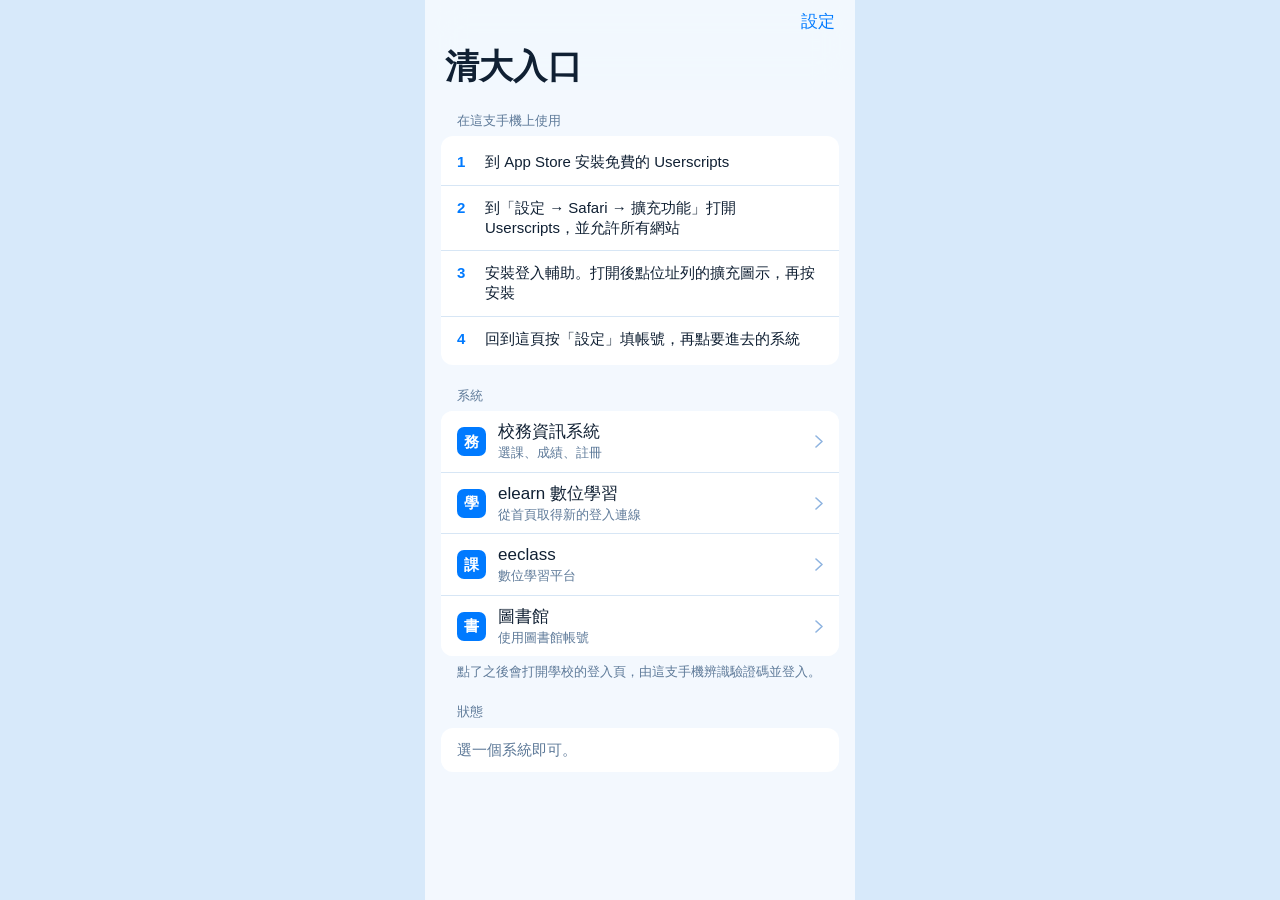
==== docs/index.html @ fd9f0d42 "加上 iPhone 自己就能登入的頁面，驗證碼在手機上辨識。 Co-authored-by: Cursor <cursoragent@cursor.com>" ====
<!DOCTYPE html>
<html lang="zh-Hant">
<head>
  <meta charset="utf-8">
  <meta name="viewport" content="width=device-width, initial-scale=1, viewport-fit=cover">
  <meta name="theme-color" content="#F3F8FE">
  <title>清大入口</title>
  <link rel="stylesheet" href="style.css">
</head>
<body>
  <div class="app">
    <header class="nav">
      <div class="nav-bar">
        <button id="settings" type="button" aria-expanded="false" aria-controls="settings-panel">設定</button>
      </div>
      <h1>清大入口</h1>
    </header>

    <main>
      <section id="setup" hidden>
      <h2 class="group-label">在這支手機上使用</h2>
      <div class="group setup">
        <p class="step"><span>1</span>到 App Store 安裝免費的 Userscripts</p>
        <p class="step"><span>2</span>到「設定 → Safari → 擴充功能」打開 Userscripts，並允許所有網站</p>
        <a class="step" href="https://raw.githubusercontent.com/CorgiHere/LogInNTHU/main/docs/nthu-login.user.js"><span>3</span>安裝登入輔助。打開後點位址列的擴充圖示，再按安裝</a>
        <p class="step"><span>4</span>回到這頁按「設定」填帳號，再點要進去的系統</p>
      </div>
      </section>
      <p id="helper-state" class="footnote" hidden>登入輔助已啟用。帳密只留在這支手機的 Safari。</p>

      <div id="settings-panel" hidden>
        <h2 class="group-label" id="school-title">校務帳號 <span id="saved-school" class="saved">尚未儲存</span></h2>
        <section class="group" aria-labelledby="school-title">
          <label class="field">
            <span>帳號</span>
            <input id="account" name="account" type="text" autocomplete="section-school username" maxlength="42" spellcheck="false" placeholder="學號或員工編號">
          </label>
          <label class="field">
            <span>密碼</span>
            <span class="password-row">
              <input id="password" name="password" type="password" autocomplete="section-school current-password" maxlength="64" placeholder="必填">
              <button id="toggle-school" type="button">顯示</button>
            </span>
          </label>
          <button id="clear-school" type="button" class="field action">清除校務帳密</button>
        </section>
        <p class="footnote">給校務資訊系統、elearn、eeclass。</p>

        <h2 class="group-label" id="library-title">圖書館帳號 <span id="saved-library" class="saved">尚未儲存</span></h2>
        <section class="group" aria-labelledby="library-title">
          <label class="field">
            <span>帳號</span>
            <input id="library-account" name="library-account" type="text" autocomplete="section-library username" maxlength="42" spellcheck="false" placeholder="圖書館帳號">
          </label>
          <label class="field">
            <span>密碼</span>
            <span class="password-row">
              <input id="library-password" name="library-password" type="password" autocomplete="section-library current-password" maxlength="64" placeholder="必填">
              <button id="toggle-library" type="button">顯示</button>
            </span>
          </label>
          <button id="clear-library" type="button" class="field action">清除圖書館帳密</button>
        </section>
        <p class="footnote">只給圖書館。</p>
      </div>

      <h2 class="group-label">系統</h2>
      <section class="group portals" aria-label="選擇系統">
        <a class="portal" data-portal="ccxp" href="https://www.ccxp.nthu.edu.tw/ccxp/INQUIRE/">
          <span class="mark">務</span>
          <span class="meta"><strong>校務資訊系統</strong><small>選課、成績、註冊</small></span>
          <svg class="chevron" viewBox="0 0 8 13" aria-hidden="true"><path d="M1 1l6 5.5L1 12" fill="none" stroke="currentColor" stroke-width="1.6" stroke-linecap="round" stroke-linejoin="round"/></svg>
        </a>
        <a class="portal" data-portal="elearn" href="https://elearn.nthu.edu.tw/">
          <span class="mark">學</span>
          <span class="meta"><strong>elearn 數位學習</strong><small>從首頁取得新的登入連線</small></span>
          <svg class="chevron" viewBox="0 0 8 13" aria-hidden="true"><path d="M1 1l6 5.5L1 12" fill="none" stroke="currentColor" stroke-width="1.6" stroke-linecap="round" stroke-linejoin="round"/></svg>
        </a>
        <a class="portal" data-portal="eeclass" href="https://eeclass.nthu.edu.tw/">
          <span class="mark">課</span>
          <span class="meta"><strong>eeclass</strong><small>數位學習平台</small></span>
          <svg class="chevron" viewBox="0 0 8 13" aria-hidden="true"><path d="M1 1l6 5.5L1 12" fill="none" stroke="currentColor" stroke-width="1.6" stroke-linecap="round" stroke-linejoin="round"/></svg>
        </a>
        <a class="portal" data-portal="library" href="https://idm.nthu.ust.edu.tw/sso/886UST_NTHU/oidc/login/?next=/openid/886UST_NTHU/authorize/%3Fclient_id%3D227897%26response_type%3Dcode%26redirect_uri%3Dhttps%3A//libsms.lib.nthu.edu.tw/openidcallback.aspx%26state%3DRWD%26scope%3Dopenid">
          <span class="mark">書</span>
          <span class="meta"><strong>圖書館</strong><small>使用圖書館帳號</small></span>
          <svg class="chevron" viewBox="0 0 8 13" aria-hidden="true"><path d="M1 1l6 5.5L1 12" fill="none" stroke="currentColor" stroke-width="1.6" stroke-linecap="round" stroke-linejoin="round"/></svg>
        </a>
      </section>
      <p class="footnote">點了之後會打開學校的登入頁，由這支手機辨識驗證碼並登入。</p>

      <h2 class="group-label">狀態</h2>
      <section class="group status-card" aria-live="polite">
        <p id="status" class="status">選一個系統即可。</p>
      </section>
    </main>
  </div>
  <script src="app.js"></script>
</body>
</html>
---- docs/style.css ----
:root {
  --blue: #007aff;
  --blue-press: #0064d1;
  --ink: #102033;
  --secondary: #5e7a99;
  --line: #d7e6f5;
  --canvas: #f3f8fe;
  --sheet: #ffffff;
  --page: #d7e9fa;
  color-scheme: light;
}

* { box-sizing: border-box; }

html, body { margin: 0; }

body {
  min-height: 100vh;
  background: var(--page);
  color: var(--ink);
  font: 17px/1.35 -apple-system, BlinkMacSystemFont, "SF Pro Text", "PingFang TC", "Microsoft JhengHei", sans-serif;
  -webkit-font-smoothing: antialiased;
}

button, input { font: inherit; }

button {
  cursor: pointer;
  -webkit-tap-highlight-color: transparent;
}

.app {
  width: min(430px, 100%);
  min-height: 100vh;
  margin: 0 auto;
  background: var(--canvas);
}

.nav {
  position: sticky;
  top: 0;
  z-index: 2;
  padding: env(safe-area-inset-top) 20px 0;
  background: rgba(243, 248, 254, 0.86);
  backdrop-filter: saturate(180%) blur(20px);
  -webkit-backdrop-filter: saturate(180%) blur(20px);
}

.nav-bar {
  display: flex;
  justify-content: flex-end;
  align-items: center;
  height: 44px;
}

#settings {
  border: 0;
  background: transparent;
  color: var(--blue);
  font-size: 17px;
  padding: 8px 0;
}

#settings:active { color: var(--blue-press); }

h1 {
  margin: 0 0 8px;
  font-size: 34px;
  font-weight: 700;
  letter-spacing: 0.2px;
}

main {
  padding: 0 16px calc(28px + env(safe-area-inset-bottom));
}

.group-label {
  display: flex;
  justify-content: space-between;
  align-items: baseline;
  gap: 12px;
  margin: 22px 16px 7px;
  color: var(--secondary);
  font-size: 13px;
  font-weight: 400;
}

.footnote {
  margin: 7px 16px 0;
  color: var(--secondary);
  font-size: 13px;
}

.group {
  background: var(--sheet);
  border-radius: 12px;
  overflow: hidden;
}

.field, .portal {
  display: flex;
  align-items: center;
  width: 100%;
  min-height: 44px;
  padding: 8px 16px;
  border: 0;
  border-bottom: 0.5px solid var(--line);
  background: var(--sheet);
  color: var(--ink);
  text-align: left;
}

.group > :last-child { border-bottom: 0; }

.field > span:first-child {
  width: 3.2em;
  flex: none;
  color: var(--ink);
}

.field input {
  width: 100%;
  margin: 0;
  padding: 0;
  border: 0;
  border-radius: 0;
  background: transparent;
  color: var(--ink);
  outline: none;
}

.field input::placeholder { color: #9bb3cb; }

.password-row {
  display: flex;
  align-items: center;
  flex: 1;
  gap: 8px;
  min-width: 0;
}

.password-row input { margin: 0; }

.password-row button, .action {
  border: 0;
  background: transparent;
  color: var(--blue);
}

.password-row button {
  flex: none;
  padding: 8px 0 8px 8px;
}

.action {
  justify-content: flex-start;
  font-size: 17px;
}

a.portal { text-decoration: none; }
.portal { gap: 12px; padding-top: 10px; padding-bottom: 10px; }

.portal:active { background: #eaf3fc; }

.portal:disabled { opacity: 0.55; }

.mark {
  display: grid;
  place-items: center;
  width: 29px;
  height: 29px;
  flex: none;
  border-radius: 7px;
  background: var(--blue);
  color: #fff;
  font-size: 15px;
  font-weight: 600;
}

.meta {
  display: flex;
  flex-direction: column;
  flex: 1;
  min-width: 0;
}

.meta strong {
  font-size: 17px;
  font-weight: 400;
}

.meta small {
  color: var(--secondary);
  font-size: 13px;
}

.chevron {
  width: 8px;
  height: 13px;
  flex: none;
  color: #8fb4e0;
}

.saved { color: var(--secondary); }

.saved.on { color: var(--blue); }

.status-card { padding: 12px 16px; }

.status {
  margin: 0;
  color: var(--secondary);
  font-size: 15px;
}

.status.ok, .status.warn { color: var(--blue); }

.status.bad { color: #ff3b30; }

#log {
  margin: 8px 0 0;
  padding-left: 18px;
  color: var(--secondary);
  font-size: 13px;
}

#log:empty { display: none; }

.setup { padding: 4px 0; }

.step {
  display: flex;
  gap: 10px;
  margin: 0;
  padding: 12px 16px;
  border-bottom: 0.5px solid var(--line);
  color: var(--ink);
  font-size: 15px;
  text-decoration: none;
}

.step span {
  flex: none;
  width: 1.2em;
  color: var(--blue);
  font-weight: 600;
}

@media (max-width: 430px) {
  body { background: var(--canvas); }
}
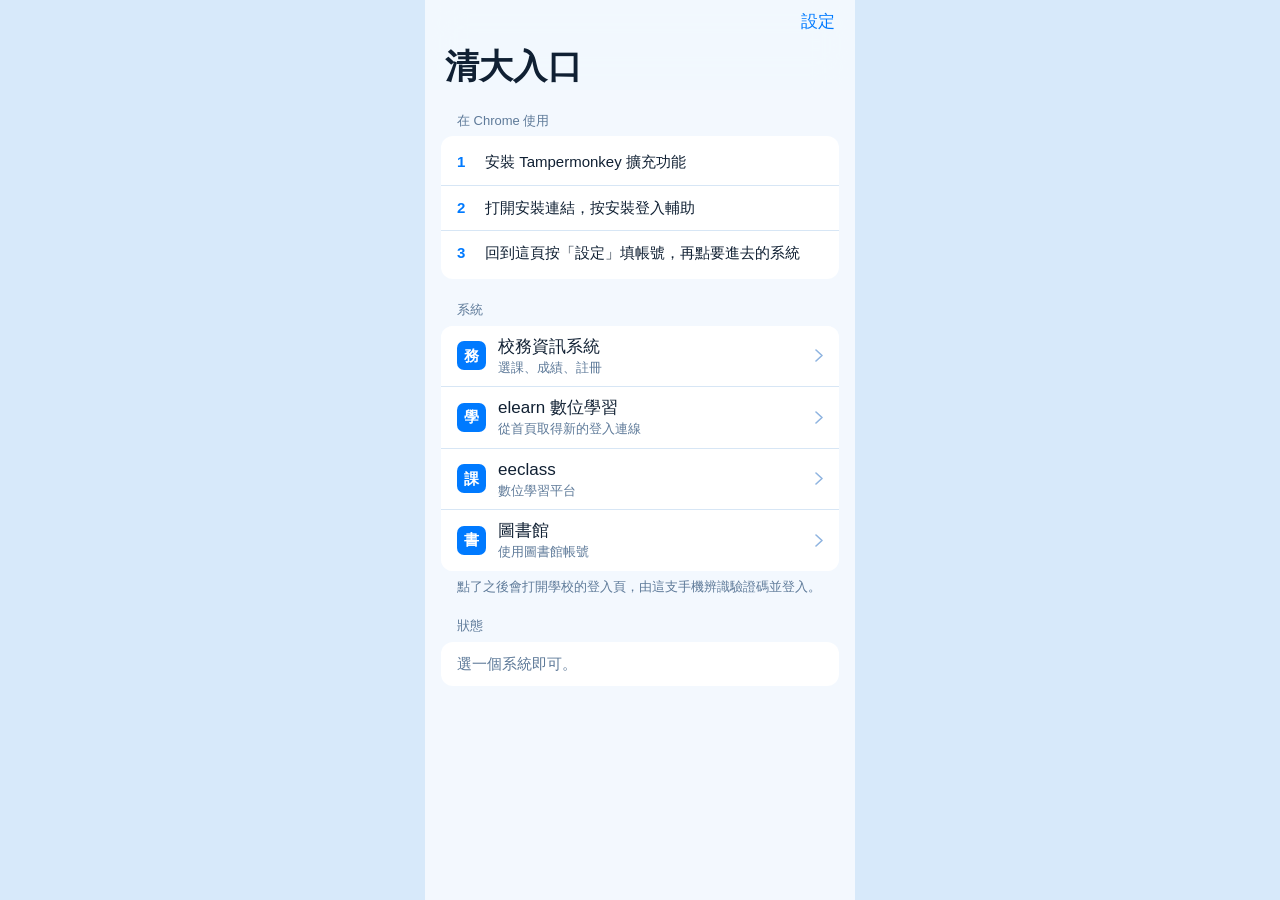
==== commit 656e02ce: "改成用 Chrome 打開時顯示對應的安裝步驟。 Co-authored-by: Cursor <cursoragent@cursor.com>" ====
--- a/docs/index.html
+++ b/docs/index.html
@@ -18,15 +18,10 @@
 
     <main>
       <section id="setup" hidden>
-      <h2 class="group-label">在這支手機上使用</h2>
-      <div class="group setup">
-        <p class="step"><span>1</span>到 App Store 安裝免費的 Userscripts</p>
-        <p class="step"><span>2</span>到「設定 → Safari → 擴充功能」打開 Userscripts，並允許所有網站</p>
-        <a class="step" href="https://raw.githubusercontent.com/CorgiHere/LogInNTHU/main/docs/nthu-login.user.js"><span>3</span>安裝登入輔助。打開後點位址列的擴充圖示，再按安裝</a>
-        <p class="step"><span>4</span>回到這頁按「設定」填帳號，再點要進去的系統</p>
-      </div>
+      <h2 class="group-label" id="setup-title">在 Chrome 使用</h2>
+      <div class="group setup" id="setup-steps"></div>
       </section>
-      <p id="helper-state" class="footnote" hidden>登入輔助已啟用。帳密只留在這支手機的 Safari。</p>
+      <p id="helper-state" class="footnote" hidden>登入輔助已啟用。帳密只留在這個瀏覽器。</p>
 
       <div id="settings-panel" hidden>
         <h2 class="group-label" id="school-title">校務帳號 <span id="saved-school" class="saved">尚未儲存</span></h2>
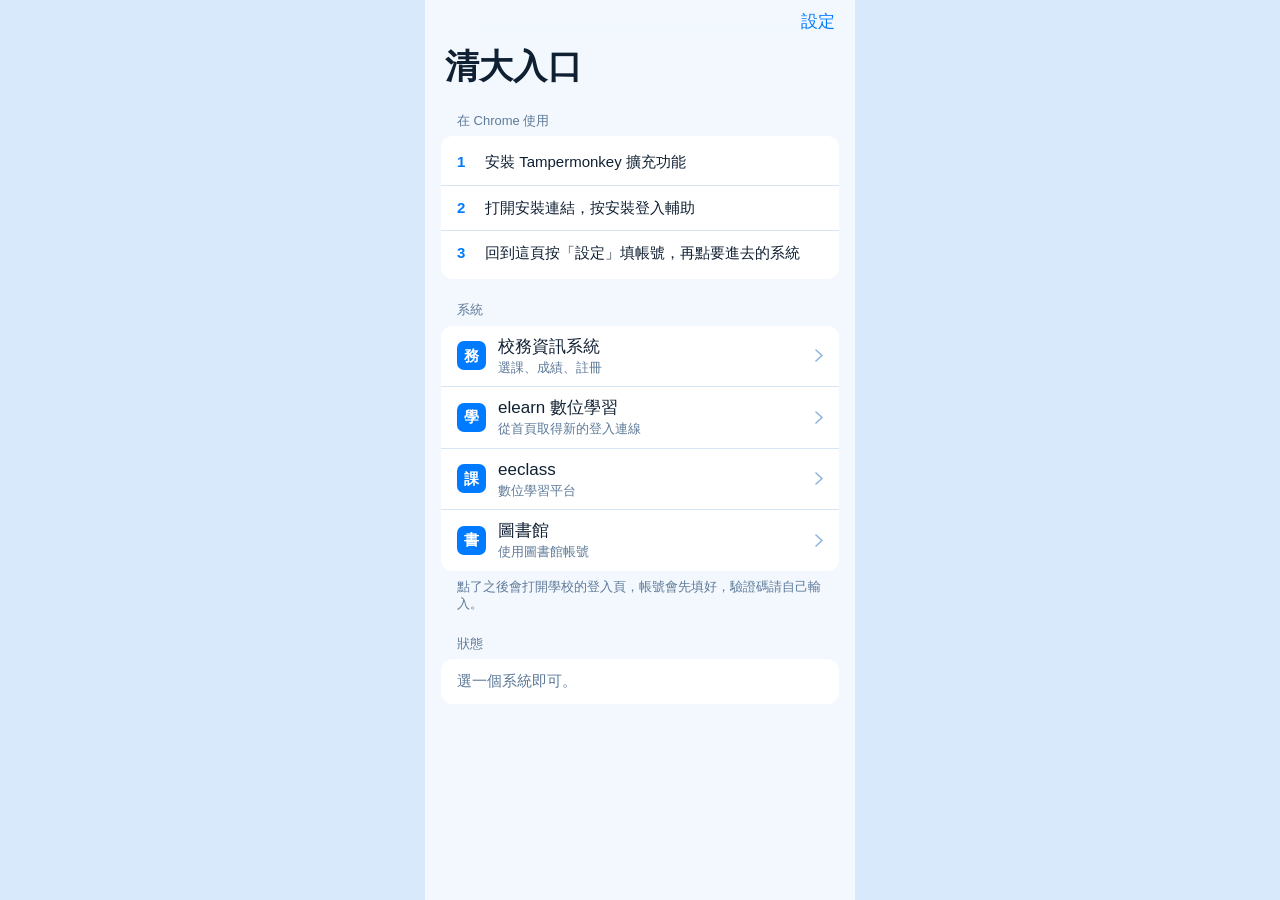
==== commit dd2c75db: "手機改為只填帳號密碼，驗證碼由自己輸入。 Co-authored-by: Cursor <cursoragent@cursor.com>" ====
--- a/docs/index.html
+++ b/docs/index.html
@@ -82,7 +82,7 @@
           <svg class="chevron" viewBox="0 0 8 13" aria-hidden="true"><path d="M1 1l6 5.5L1 12" fill="none" stroke="currentColor" stroke-width="1.6" stroke-linecap="round" stroke-linejoin="round"/></svg>
         </a>
       </section>
-      <p class="footnote">點了之後會打開學校的登入頁，由這支手機辨識驗證碼並登入。</p>
+      <p class="footnote">點了之後會打開學校的登入頁，帳號會先填好，驗證碼請自己輸入。</p>
 
       <h2 class="group-label">狀態</h2>
       <section class="group status-card" aria-live="polite">
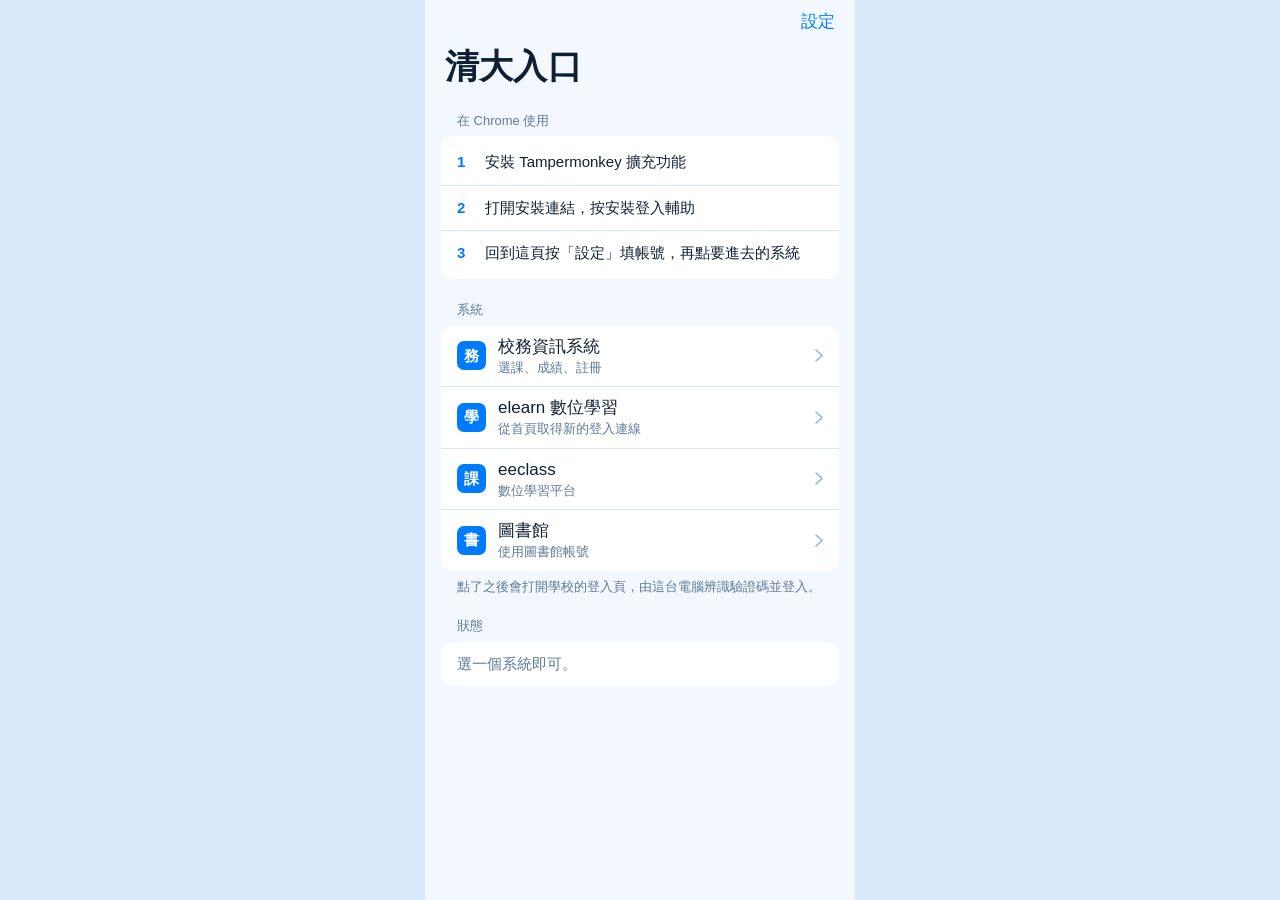
==== commit 7f7112de: "電腦繼續辨識驗證碼，手機維持自己輸入。 Co-authored-by: Cursor <cursoragent@cursor.com>" ====
--- a/docs/index.html
+++ b/docs/index.html
@@ -82,7 +82,7 @@
           <svg class="chevron" viewBox="0 0 8 13" aria-hidden="true"><path d="M1 1l6 5.5L1 12" fill="none" stroke="currentColor" stroke-width="1.6" stroke-linecap="round" stroke-linejoin="round"/></svg>
         </a>
       </section>
-      <p class="footnote">點了之後會打開學校的登入頁，帳號會先填好，驗證碼請自己輸入。</p>
+      <p id="portal-note" class="footnote">點了之後會打開學校的登入頁。手機請自己輸入驗證碼，電腦會自動辨識。</p>
 
       <h2 class="group-label">狀態</h2>
       <section class="group status-card" aria-live="polite">
